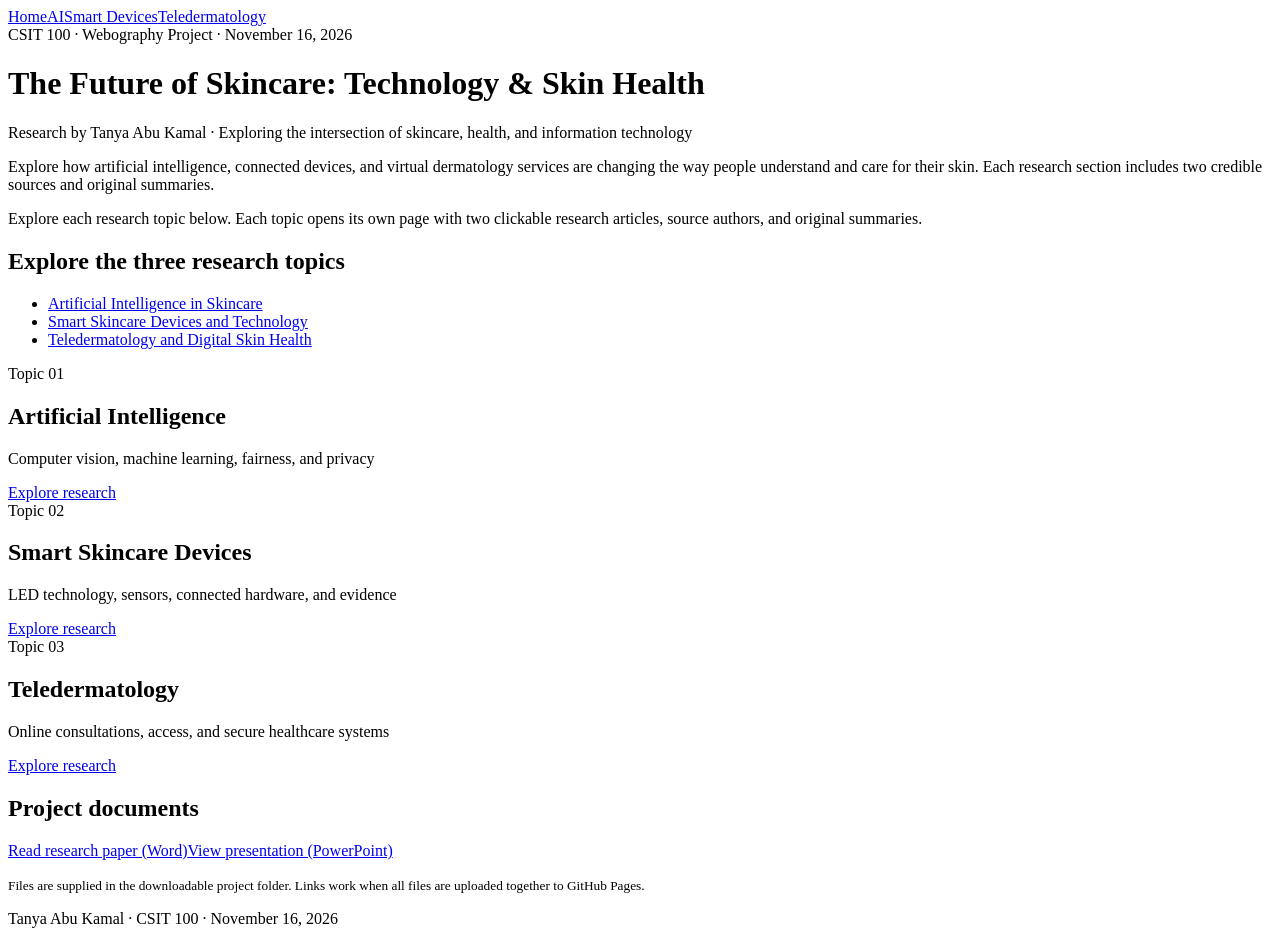
==== project.html @ 232ed20f "Add files via upload" ====
<!DOCTYPE html>
<html lang="en"><head><meta charset="utf-8"/><meta content="width=device-width,initial-scale=1" name="viewport"/><title>The Future of Skincare: Technology &amp; Skin Health</title><link href="style.css" rel="stylesheet"/></head><body><nav><a href="project.html">Home</a><a href="subtopic1.html">AI</a><a href="subtopic2.html">Smart Devices</a><a href="subtopic3.html">Teledermatology</a></nav><header><div class="tag hero-tag">CSIT 100 · Webography Project · November 16, 2026</div><h1>The Future of Skincare: Technology &amp; Skin Health</h1><p>Research by Tanya Abu Kamal · Exploring the intersection of skincare, health, and information technology</p></header><main><p>Explore how artificial intelligence, connected devices, and virtual dermatology services are changing the way people understand and care for their skin. Each research section includes two credible sources and original summaries.</p><div class="note">Explore each research topic below. Each topic opens its own page with two clickable research articles, source authors, and original summaries.</div><h2>Explore the three research topics</h2><ul><li><a href="subtopic1.html">Artificial Intelligence in Skincare</a></li><li><a href="subtopic2.html">Smart Skincare Devices and Technology</a></li><li><a href="subtopic3.html">Teledermatology and Digital Skin Health</a></li></ul><div class="grid"><div class="card"><div class="tag">Topic 01</div><h2>Artificial Intelligence</h2><p>Computer vision, machine learning, fairness, and privacy</p><a class="button" href="subtopic1.html">Explore research</a></div><div class="card"><div class="tag">Topic 02</div><h2>Smart Skincare Devices</h2><p>LED technology, sensors, connected hardware, and evidence</p><a class="button" href="subtopic2.html">Explore research</a></div><div class="card"><div class="tag">Topic 03</div><h2>Teledermatology</h2><p>Online consultations, access, and secure healthcare systems</p><a class="button" href="subtopic3.html">Explore research</a></div></div><h2>Project documents</h2><p><a class="button alt" href="paper.doc">Read research paper (Word)</a><a class="button" href="presentation.ppt">View presentation (PowerPoint)</a></p><p><small>Files are supplied in the downloadable project folder. Links work when all files are uploaded together to GitHub Pages.</small></p></main><footer>Tanya Abu Kamal · CSIT 100 · November 16, 2026</footer></body></html>
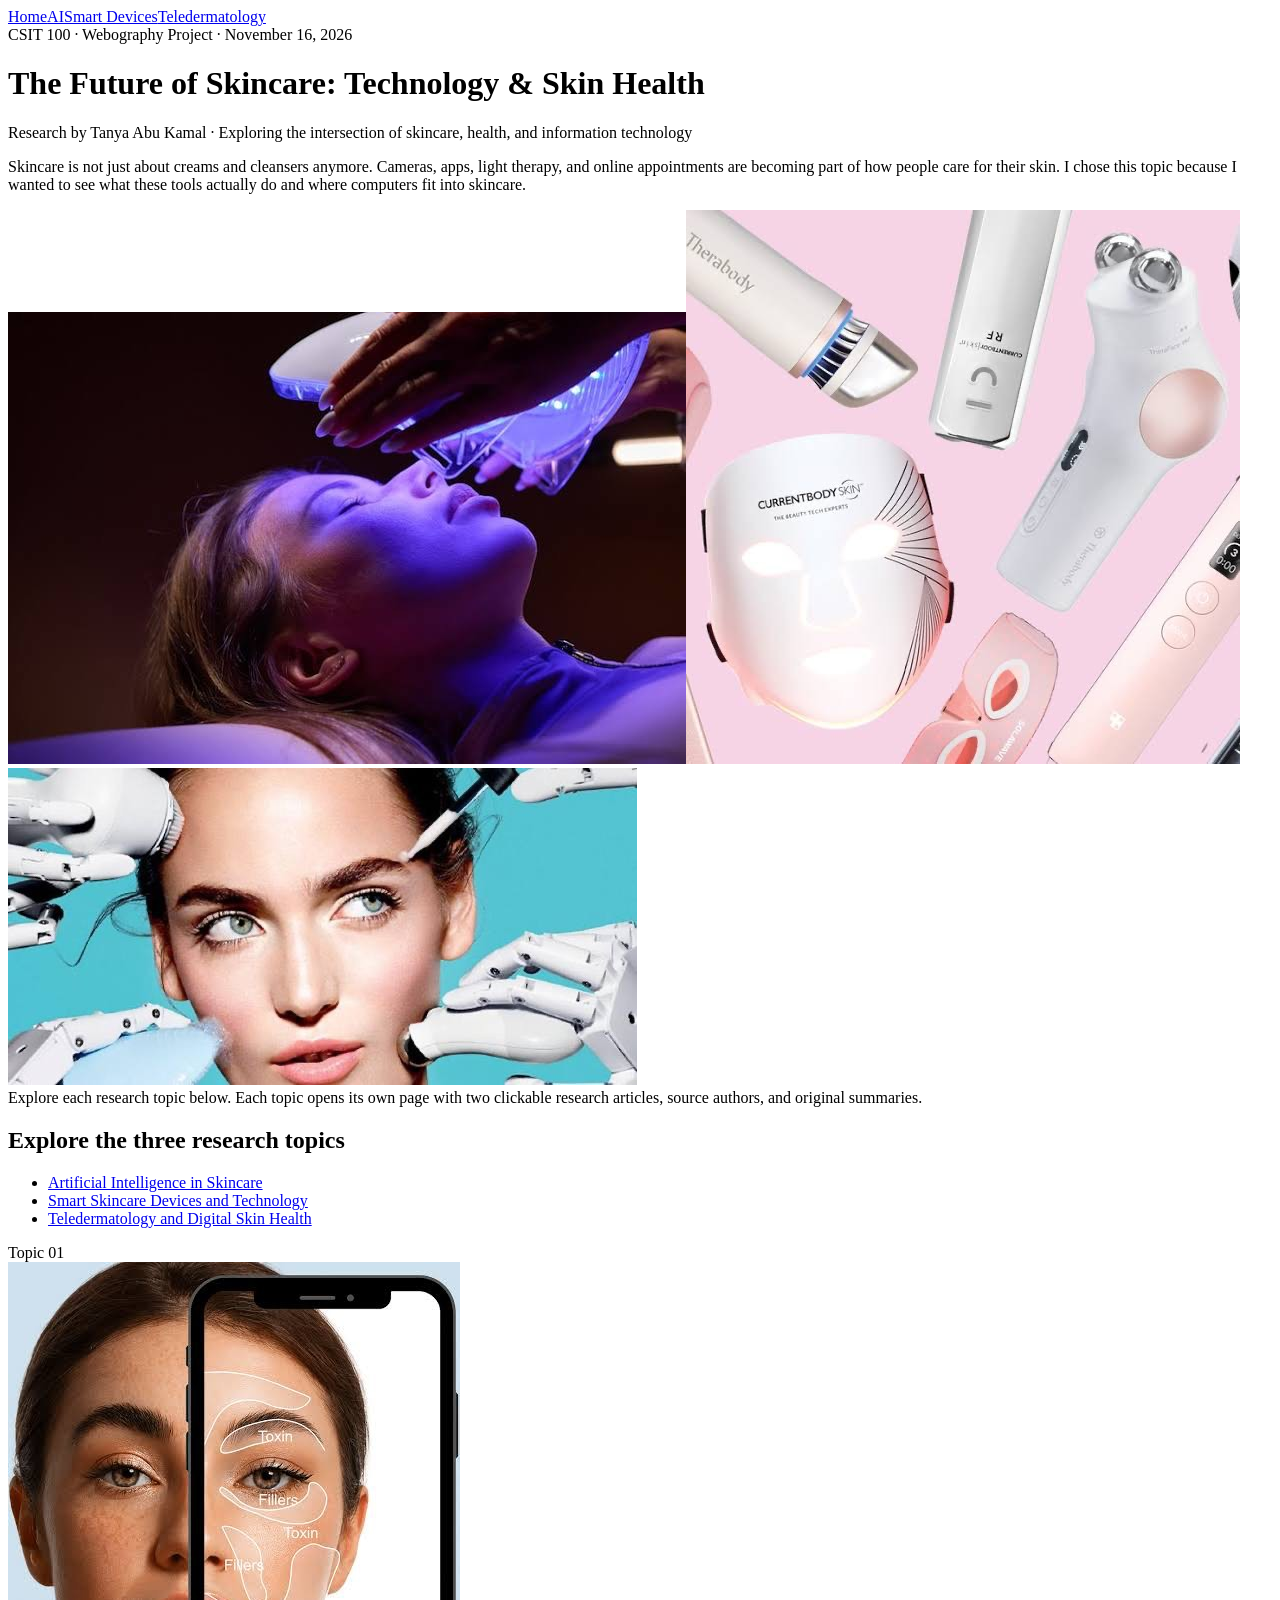
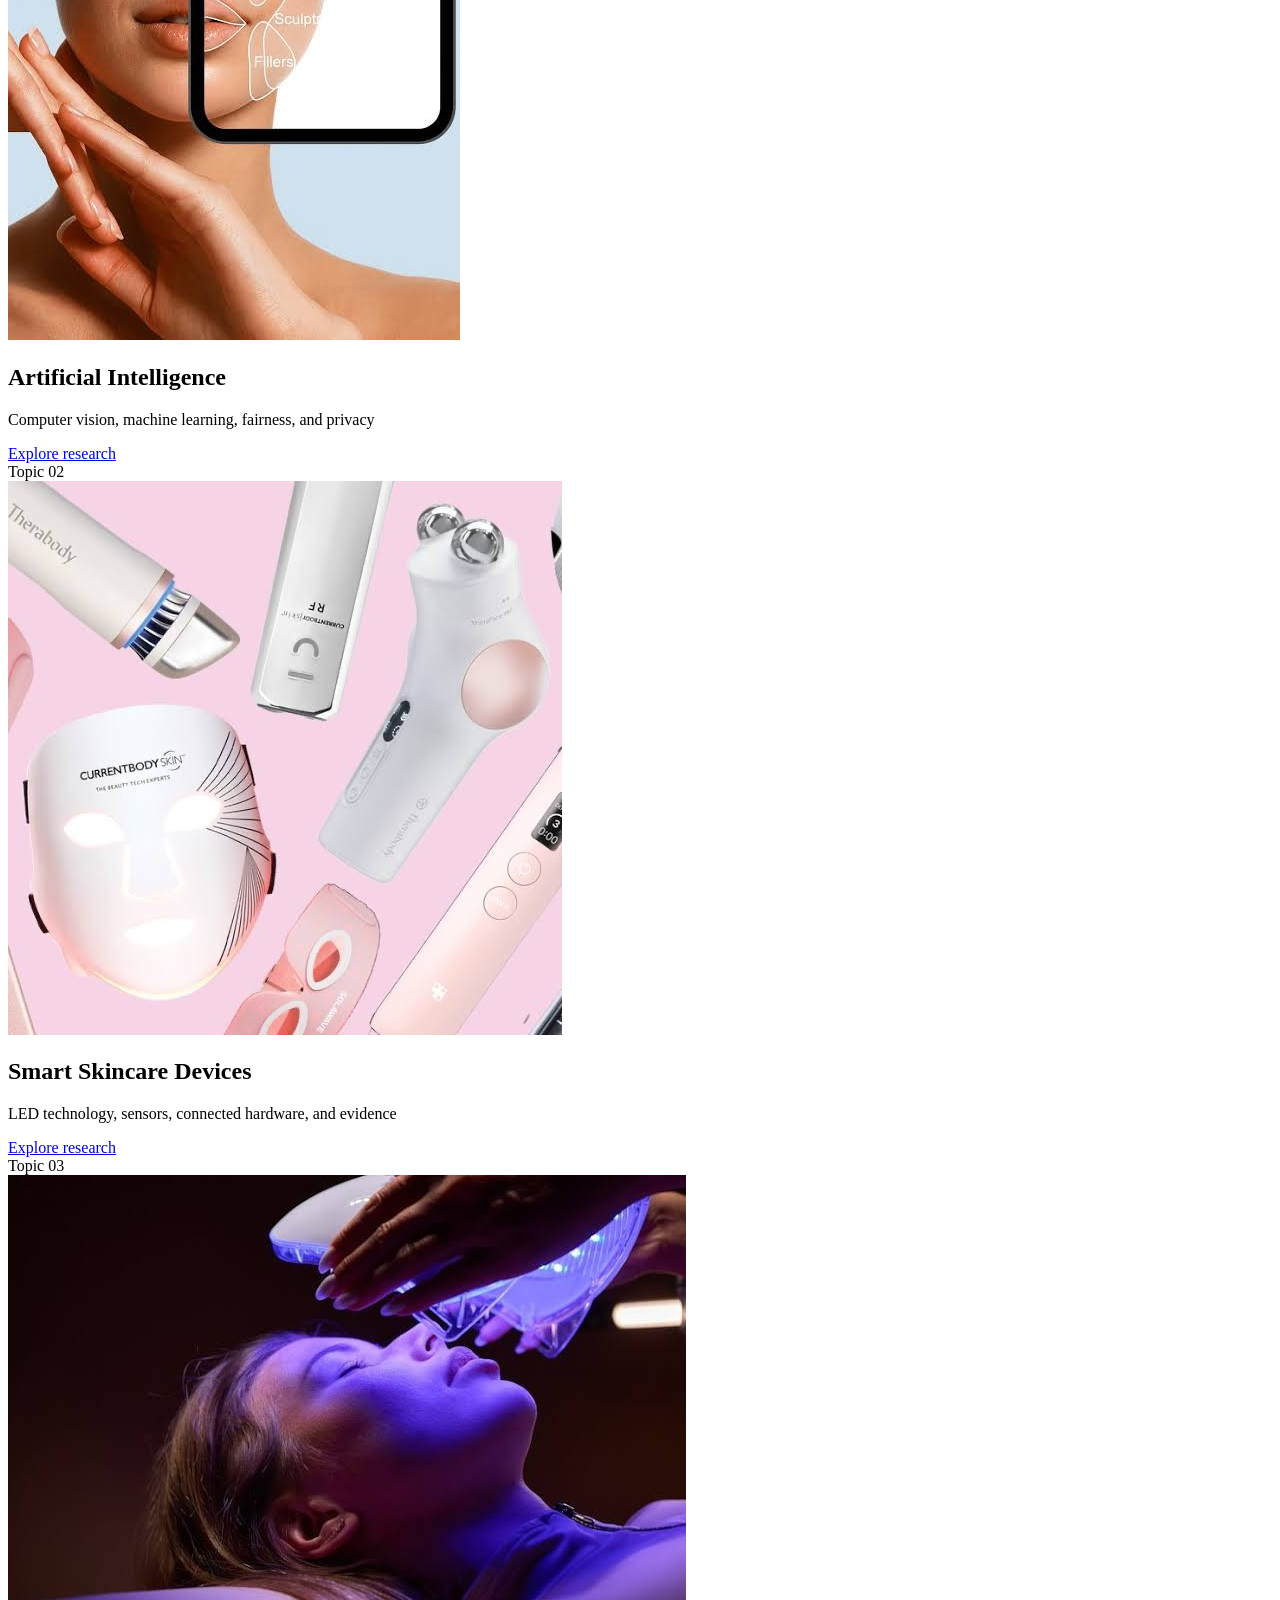
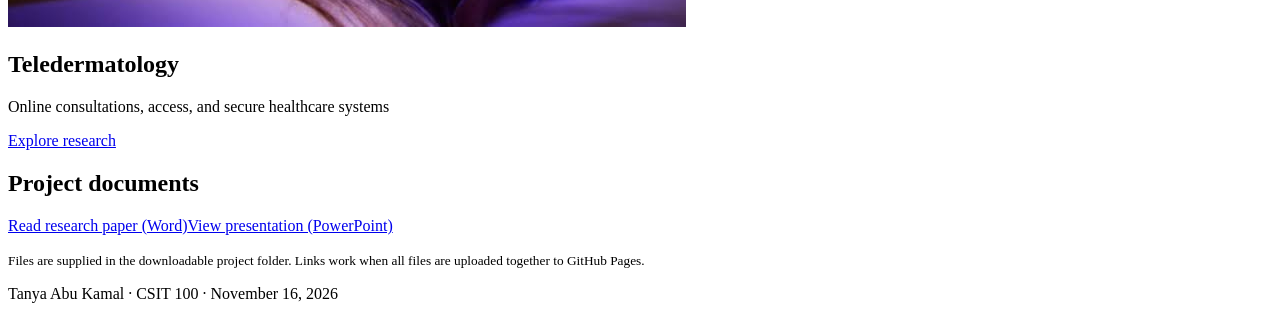
==== commit cf947755: "Add files via upload" ====
--- a/project.html
+++ b/project.html
@@ -1,2 +1,3 @@
 <!DOCTYPE html>
-<html lang="en"><head><meta charset="utf-8"/><meta content="width=device-width,initial-scale=1" name="viewport"/><title>The Future of Skincare: Technology &amp; Skin Health</title><link href="style.css" rel="stylesheet"/></head><body><nav><a href="project.html">Home</a><a href="subtopic1.html">AI</a><a href="subtopic2.html">Smart Devices</a><a href="subtopic3.html">Teledermatology</a></nav><header><div class="tag hero-tag">CSIT 100 · Webography Project · November 16, 2026</div><h1>The Future of Skincare: Technology &amp; Skin Health</h1><p>Research by Tanya Abu Kamal · Exploring the intersection of skincare, health, and information technology</p></header><main><p>Explore how artificial intelligence, connected devices, and virtual dermatology services are changing the way people understand and care for their skin. Each research section includes two credible sources and original summaries.</p><div class="note">Explore each research topic below. Each topic opens its own page with two clickable research articles, source authors, and original summaries.</div><h2>Explore the three research topics</h2><ul><li><a href="subtopic1.html">Artificial Intelligence in Skincare</a></li><li><a href="subtopic2.html">Smart Skincare Devices and Technology</a></li><li><a href="subtopic3.html">Teledermatology and Digital Skin Health</a></li></ul><div class="grid"><div class="card"><div class="tag">Topic 01</div><h2>Artificial Intelligence</h2><p>Computer vision, machine learning, fairness, and privacy</p><a class="button" href="subtopic1.html">Explore research</a></div><div class="card"><div class="tag">Topic 02</div><h2>Smart Skincare Devices</h2><p>LED technology, sensors, connected hardware, and evidence</p><a class="button" href="subtopic2.html">Explore research</a></div><div class="card"><div class="tag">Topic 03</div><h2>Teledermatology</h2><p>Online consultations, access, and secure healthcare systems</p><a class="button" href="subtopic3.html">Explore research</a></div></div><h2>Project documents</h2><p><a class="button alt" href="paper.doc">Read research paper (Word)</a><a class="button" href="presentation.ppt">View presentation (PowerPoint)</a></p><p><small>Files are supplied in the downloadable project folder. Links work when all files are uploaded together to GitHub Pages.</small></p></main><footer>Tanya Abu Kamal · CSIT 100 · November 16, 2026</footer></body></html>+
+<html lang="en"><head><meta charset="utf-8"/><meta content="width=device-width,initial-scale=1" name="viewport"/><title>The Future of Skincare: Technology &amp; Skin Health</title><link href="style.css" rel="stylesheet"/></head><body><nav><a href="project.html">Home</a><a href="subtopic1.html">AI</a><a href="subtopic2.html">Smart Devices</a><a href="subtopic3.html">Teledermatology</a></nav><header><div class="tag hero-tag">CSIT 100 · Webography Project · November 16, 2026</div><h1>The Future of Skincare: Technology &amp; Skin Health</h1><p>Research by Tanya Abu Kamal · Exploring the intersection of skincare, health, and information technology</p></header><main><p>Skincare is not just about creams and cleansers anymore. Cameras, apps, light therapy, and online appointments are becoming part of how people care for their skin. I chose this topic because I wanted to see what these tools actually do and where computers fit into skincare.</p><div class="photo-strip"><img alt="LED facial light therapy" src="skincare-photo-1.jpg"/><img alt="Skincare devices on a pink background" src="skincare-photo-2.jpg"/><img alt="Robotic skincare illustration" src="skincare-photo-4.jpg"/></div><div class="note">Explore each research topic below. Each topic opens its own page with two clickable research articles, source authors, and original summaries.</div><h2>Explore the three research topics</h2><ul><li><a href="subtopic1.html">Artificial Intelligence in Skincare</a></li><li><a href="subtopic2.html">Smart Skincare Devices and Technology</a></li><li><a href="subtopic3.html">Teledermatology and Digital Skin Health</a></li></ul><div class="grid"><div class="card"><div class="tag">Topic 01</div><img alt="Digital facial analysis" src="skincare-photo-3.jpg"/><h2>Artificial Intelligence</h2><p>Computer vision, machine learning, fairness, and privacy</p><a class="button" href="subtopic1.html">Explore research</a></div><div class="card"><div class="tag">Topic 02</div><img alt="Collection of smart beauty devices" src="skincare-photo-2.jpg"/><h2>Smart Skincare Devices</h2><p>LED technology, sensors, connected hardware, and evidence</p><a class="button" href="subtopic2.html">Explore research</a></div><div class="card"><div class="tag">Topic 03</div><img alt="LED light skincare treatment" src="skincare-photo-1.jpg"/><h2>Teledermatology</h2><p>Online consultations, access, and secure healthcare systems</p><a class="button" href="subtopic3.html">Explore research</a></div></div><h2>Project documents</h2><p><a class="button alt" href="paper.doc">Read research paper (Word)</a><a class="button" href="presentation.ppt">View presentation (PowerPoint)</a></p><p><small>Files are supplied in the downloadable project folder. Links work when all files are uploaded together to GitHub Pages.</small></p></main><footer>Tanya Abu Kamal · CSIT 100 · November 16, 2026</footer></body></html>
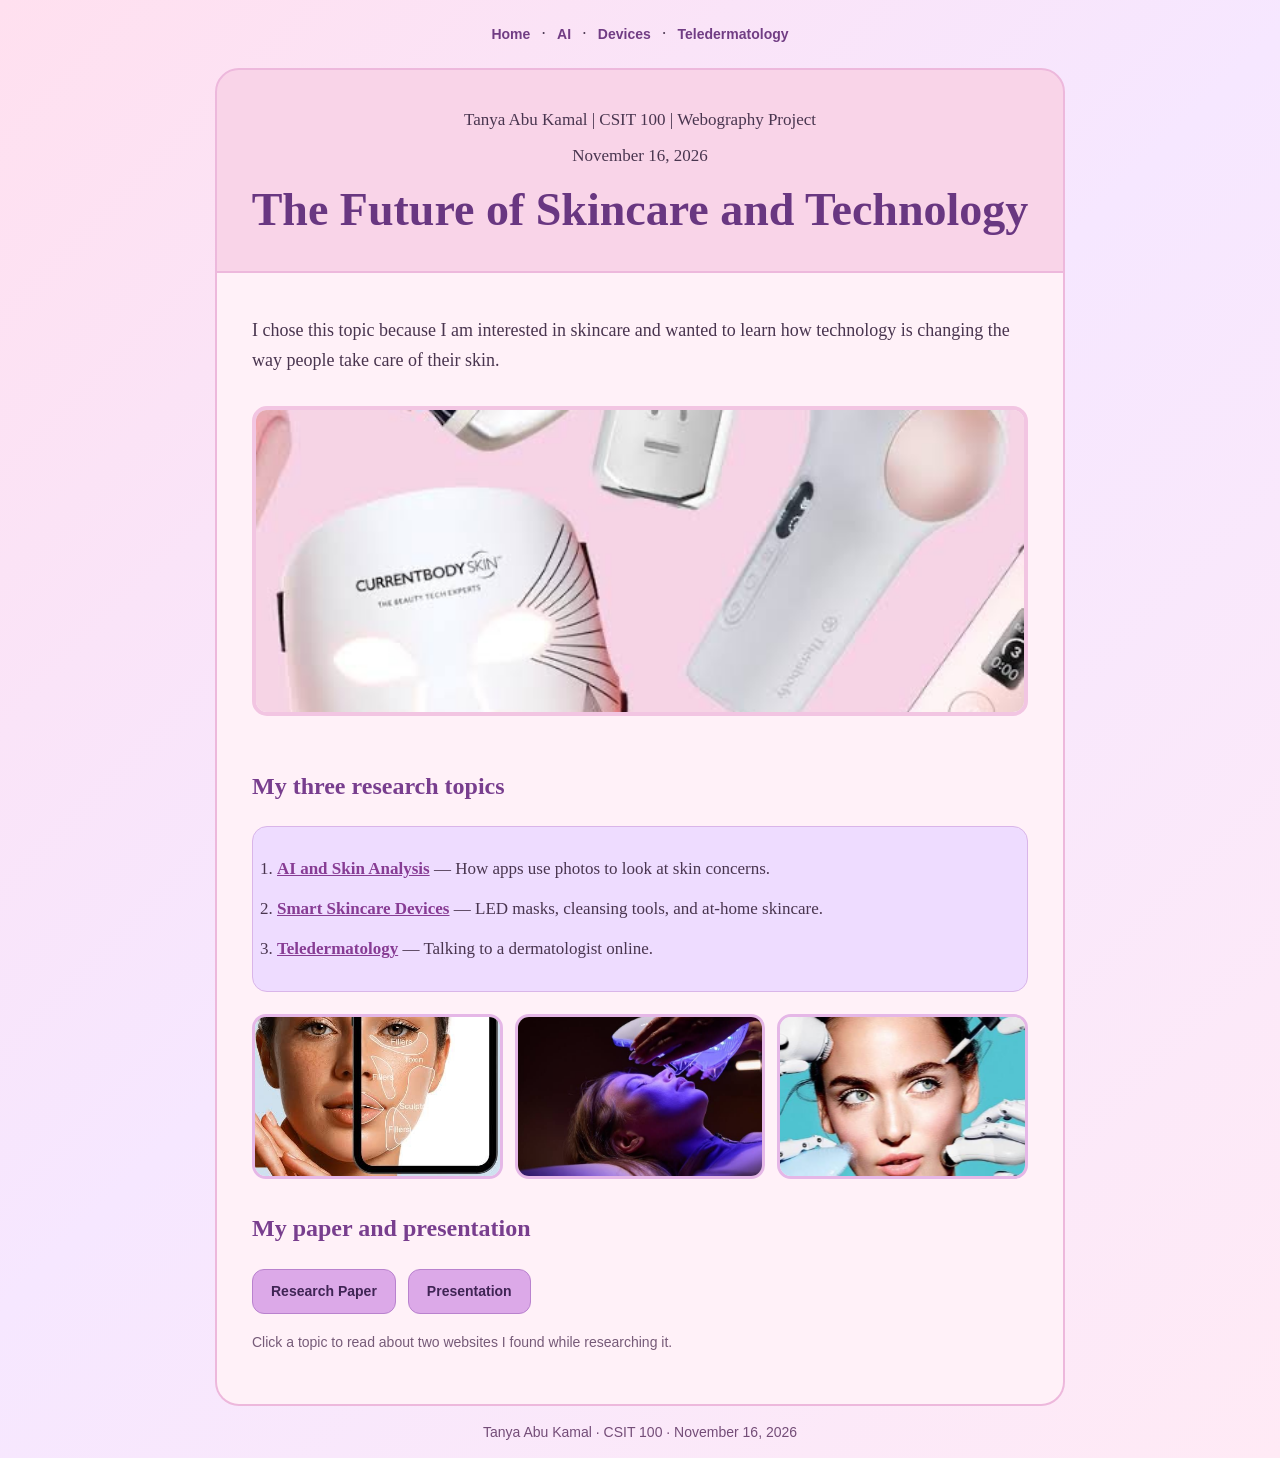
==== commit 0dd84da9: "Add files via upload" ====
--- a/project.html
+++ b/project.html
@@ -1,3 +1 @@
-<!DOCTYPE html>
-
-<html lang="en"><head><meta charset="utf-8"/><meta content="width=device-width,initial-scale=1" name="viewport"/><title>The Future of Skincare: Technology &amp; Skin Health</title><link href="style.css" rel="stylesheet"/></head><body><nav><a href="project.html">Home</a><a href="subtopic1.html">AI</a><a href="subtopic2.html">Smart Devices</a><a href="subtopic3.html">Teledermatology</a></nav><header><div class="tag hero-tag">CSIT 100 · Webography Project · November 16, 2026</div><h1>The Future of Skincare: Technology &amp; Skin Health</h1><p>Research by Tanya Abu Kamal · Exploring the intersection of skincare, health, and information technology</p></header><main><p>Skincare is not just about creams and cleansers anymore. Cameras, apps, light therapy, and online appointments are becoming part of how people care for their skin. I chose this topic because I wanted to see what these tools actually do and where computers fit into skincare.</p><div class="photo-strip"><img alt="LED facial light therapy" src="skincare-photo-1.jpg"/><img alt="Skincare devices on a pink background" src="skincare-photo-2.jpg"/><img alt="Robotic skincare illustration" src="skincare-photo-4.jpg"/></div><div class="note">Explore each research topic below. Each topic opens its own page with two clickable research articles, source authors, and original summaries.</div><h2>Explore the three research topics</h2><ul><li><a href="subtopic1.html">Artificial Intelligence in Skincare</a></li><li><a href="subtopic2.html">Smart Skincare Devices and Technology</a></li><li><a href="subtopic3.html">Teledermatology and Digital Skin Health</a></li></ul><div class="grid"><div class="card"><div class="tag">Topic 01</div><img alt="Digital facial analysis" src="skincare-photo-3.jpg"/><h2>Artificial Intelligence</h2><p>Computer vision, machine learning, fairness, and privacy</p><a class="button" href="subtopic1.html">Explore research</a></div><div class="card"><div class="tag">Topic 02</div><img alt="Collection of smart beauty devices" src="skincare-photo-2.jpg"/><h2>Smart Skincare Devices</h2><p>LED technology, sensors, connected hardware, and evidence</p><a class="button" href="subtopic2.html">Explore research</a></div><div class="card"><div class="tag">Topic 03</div><img alt="LED light skincare treatment" src="skincare-photo-1.jpg"/><h2>Teledermatology</h2><p>Online consultations, access, and secure healthcare systems</p><a class="button" href="subtopic3.html">Explore research</a></div></div><h2>Project documents</h2><p><a class="button alt" href="paper.doc">Read research paper (Word)</a><a class="button" href="presentation.ppt">View presentation (PowerPoint)</a></p><p><small>Files are supplied in the downloadable project folder. Links work when all files are uploaded together to GitHub Pages.</small></p></main><footer>Tanya Abu Kamal · CSIT 100 · November 16, 2026</footer></body></html>+<!doctype html><html lang="en"><head><meta charset="utf-8"><meta name="viewport" content="width=device-width,initial-scale=1"><title>The Future of Skincare and Technology | CSIT 100</title><link rel="stylesheet" href="style.css"></head><body><nav><a href="project.html">Home</a> · <a href="subtopic1.html">AI</a> · <a href="subtopic2.html">Devices</a> · <a href="subtopic3.html">Teledermatology</a></nav><header><p>Tanya Abu Kamal | CSIT 100 | Webography Project</p><p>November 16, 2026</p><h1>The Future of Skincare and Technology</h1></header><main><p class="intro">I chose this topic because I am interested in skincare and wanted to learn how technology is changing the way people take care of their skin.</p><img class="hero" src="skincare-photo-2.jpg" alt="Pink skincare tools and devices"><h2>My three research topics</h2><ol class="topics"><li><a href="subtopic1.html">AI and Skin Analysis</a> — How apps use photos to look at skin concerns.</li><li><a href="subtopic2.html">Smart Skincare Devices</a> — LED masks, cleansing tools, and at-home skincare.</li><li><a href="subtopic3.html">Teledermatology</a> — Talking to a dermatologist online.</li></ol><div class="gallery"><img src="skincare-photo-3.jpg" alt="Phone showing skin analysis"><img src="skincare-photo-1.jpg" alt="LED facial skincare treatment"><img src="skincare-photo-4.jpg" alt="Robotic skincare technology"></div><h2>My paper and presentation</h2><div class="links"><a href="paper.docx">Research Paper</a><a href="presentation.pptx">Presentation</a></div><p class="small">Click a topic to read about two websites I found while researching it.</p></main><footer>Tanya Abu Kamal · CSIT 100 · November 16, 2026</footer></body></html>
--- a/style.css
+++ b/style.css
@@ -0,0 +1,2 @@
+
+:root{--pink:#ffe2ef;--pink2:#fff1f7;--purple:#e8d8ff;--plum:#653d80;--berry:#a84d87;--ink:#49354f}*{box-sizing:border-box}body{margin:0;background:linear-gradient(135deg,#ffe0ef 0%,#f6e7ff 48%,#ffeaf5 100%);color:var(--ink);font:17px/1.65 Georgia,'Times New Roman',serif;min-height:100vh}header,main,footer,nav{max-width:850px;margin:auto}nav{padding:20px 18px;text-align:center}nav a{display:inline-block;margin:3px 7px;color:#713d84;text-decoration:none;font:600 14px Arial,sans-serif}nav a:hover{text-decoration:underline}header{text-align:center;padding:28px 24px 22px;background:#f9d4e8;border:2px solid #edb8dc;border-radius:24px 24px 0 0}header h1{color:#693781;font-size:clamp(30px,5vw,46px);line-height:1.2;margin:12px 0}header p{margin:8px 0}main{background:#fff1f8;padding:25px 35px 40px;border:2px solid #edb8dc;border-top:0;border-radius:0 0 24px 24px}h2{color:#783e8e;font-size:24px;margin-top:30px}h3{color:#813e84}a{color:#873c94}a:hover{color:#b23d86}.hero{width:100%;max-height:310px;object-fit:cover;border-radius:15px;border:4px solid #f2c5e2;margin:12px 0}.gallery{display:grid;grid-template-columns:repeat(3,1fr);gap:12px;margin:22px 0}.gallery img{width:100%;height:165px;object-fit:cover;border:3px solid #e5b7e7;border-radius:14px}.topics{background:#eedcff;padding:16px 24px;border-radius:15px;border:1px solid #d9b5e9}.topics li{margin:12px 0}.topics a{font-weight:bold}.links{display:flex;gap:12px;flex-wrap:wrap;margin:20px 0}.links a,.back{display:inline-block;background:#dca9e8;color:#3f2454;padding:10px 18px;border-radius:12px;text-decoration:none;font-family:Arial,sans-serif;font-size:14px;font-weight:bold;border:1px solid #b982ce}.links a:hover,.back:hover{background:#f6c1dd;color:#3f2454}.source{background:#f5e5ff;border:2px solid #e2b9ed;border-radius:16px;padding:18px 22px;margin:22px 0}.source h2{font-size:21px;margin:4px 0 12px}.source p{margin:9px 0}.source a{overflow-wrap:anywhere}.small{font:14px Arial,sans-serif;color:#765b78}.intro{font-size:18px}footer{text-align:center;font:14px Arial,sans-serif;color:#744d78;padding:18px}@media(max-width:600px){main{padding:20px}header{border-radius:0}.gallery{gap:5px}.gallery img{height:100px}.source{padding:15px}nav a{margin:3px 5px}}
